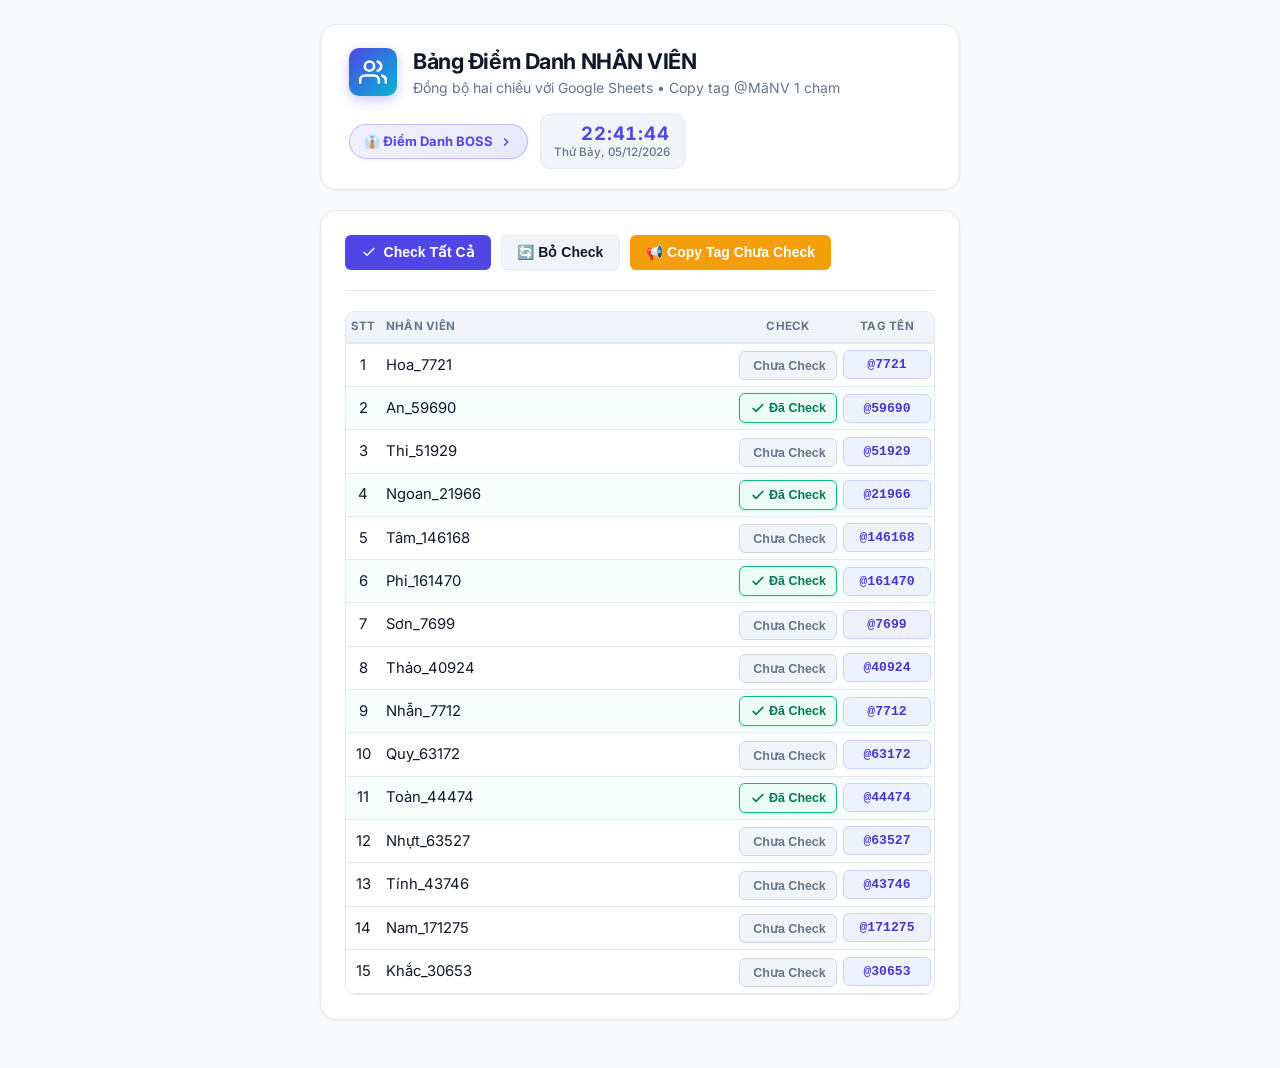
==== nhan-vien.html @ 286dc8ef "feat: duplicate attendance board for employees with dedicated nhan-vien.html, nhanvien.js and multi-" ====
<!DOCTYPE html>
<html lang="vi">
<head>
  <meta charset="UTF-8">
  <meta name="viewport" content="width=device-width, initial-scale=1.0, maximum-scale=1.0, user-scalable=no, viewport-fit=cover">
  <meta name="description" content="Hệ thống điểm danh danh sách NHÂN VIÊN, đồng bộ trực tiếp hai chiều với Google Sheets.">
  <title>LINK ĐIỂM DANH NHÂN VIÊN</title>

  <!-- Open Graph / Zalo / LINE / Facebook Meta Tags -->
  <meta property="og:type" content="website">
  <meta property="og:title" content="LINK ĐIỂM DANH NHÂN VIÊN">
  <meta property="og:site_name" content="LINK ĐIỂM DANH NHÂN VIÊN">
  <meta property="og:description" content="Hệ thống điểm danh danh sách NHÂN VIÊN, đồng bộ trực tiếp hai chiều với Google Sheets.">

  <!-- Twitter Meta Tags -->
  <meta name="twitter:card" content="summary">
  <meta name="twitter:title" content="LINK ĐIỂM DANH NHÂN VIÊN">
  <meta name="twitter:description" content="Hệ thống điểm danh danh sách NHÂN VIÊN, đồng bộ trực tiếp hai chiều với Google Sheets.">

  <!-- Chống lưu đệm trình duyệt để đảm bảo đồng bộ tức thì giữa các thiết bị -->
  <meta http-equiv="Cache-Control" content="no-cache, no-store, must-revalidate">
  <meta http-equiv="Pragma" content="no-cache">
  <meta http-equiv="Expires" content="0">

  <!-- Google Fonts: Inter -->
  <link rel="preconnect" href="https://fonts.googleapis.com">
  <link rel="preconnect" href="https://fonts.gstatic.com">
  <link href="https://fonts.googleapis.com/css2?family=Inter:wght@400;500;600;700;800&display=swap" rel="stylesheet">

  <link rel="stylesheet" href="style.css?v=20260912_nhanvien_v1">
</head>
<body>
  <div class="app-container">
    <!-- HEADER -->
    <header class="app-header">
      <div class="header-brand">
        <div class="brand-icon">
          <svg width="28" height="28" viewBox="0 0 24 24" fill="none" stroke="currentColor" stroke-width="2.2" stroke-linecap="round" stroke-linejoin="round">
            <path d="M17 21v-2a4 4 0 0 0-4-4H5a4 4 0 0 0-4 4v2"></path>
            <circle cx="9" cy="7" r="4"></circle>
            <path d="M23 21v-2a4 4 0 0 0-3-3.87"></path>
            <path d="M16 3.13a4 4 0 0 1 0 7.75"></path>
          </svg>
        </div>
        <div>
          <h1 class="brand-title">Bảng Điểm Danh NHÂN VIÊN</h1>
          <p class="brand-subtitle">Đồng bộ hai chiều với Google Sheets • Copy tag @MãNV 1 chạm</p>
        </div>
      </div>

      <div class="header-meta">
        <!-- Nút chuyển sang bảng BOSS -->
        <a href="index.html" class="nav-switch-btn" title="Chuyển sang Bảng Điểm Danh Boss">
          <span>👔 Điểm Danh BOSS</span>
          <svg width="14" height="14" viewBox="0 0 24 24" fill="none" stroke="currentColor" stroke-width="2.5">
            <polyline points="9 18 15 12 9 6"></polyline>
          </svg>
        </a>

        <!-- Live Google Sheet Sync Status (ẨN THEO YÊU CẦU) -->
        <div class="cloud-status-badge" id="sheet-status-badge" style="display: none !important;">
          <span class="status-dot online" id="status-dot"></span>
          <span class="status-text" id="status-text">Google Sheet: Đã Kết Nối</span>
        </div>

        <button class="btn btn-secondary btn-sm" id="btn-sync-now" style="display: none !important;">
          🔄 Đồng Bộ
        </button>

        <button class="btn btn-secondary btn-sm" id="btn-open-sheet-modal" style="display: none !important;">
          ⚙️ Cài Đặt Sheet
        </button>

        <div class="realtime-clock">
          <span class="clock-time" id="clock-time">00:00:00</span>
          <span class="clock-date" id="clock-date">...</span>
        </div>
      </div>
    </header>

    <!-- STATS SUMMARY (ẨN THEO YÊU CẦU) -->
    <section class="stats-grid" style="display: none;">
      <div class="stat-card total">
        <div class="stat-content">
          <span class="stat-label">Tổng Danh Sách</span>
          <span class="stat-value" id="stat-total">0</span>
        </div>
        <div class="stat-icon" id="stat-category-icon">👥</div>
      </div>

      <div class="stat-card checked">
        <div class="stat-content">
          <span class="stat-label">Đã Điểm Danh</span>
          <span class="stat-value" id="stat-checked">0</span>
        </div>
        <div class="stat-icon">✅</div>
      </div>

      <div class="stat-card unchecked">
        <div class="stat-content">
          <span class="stat-label">Chưa Điểm Danh</span>
          <span class="stat-value" id="stat-unchecked">0</span>
        </div>
        <div class="stat-icon">⏳</div>
      </div>

      <div class="stat-card rate">
        <div class="stat-content">
          <span class="stat-label">Tiến Độ Chuyên Cần</span>
          <span class="stat-value" id="stat-rate">0%</span>
        </div>
        <div class="stat-icon">📈</div>
      </div>
    </section>

    <!-- MAIN PANEL -->
    <main class="panel-card">
      <!-- Toolbar Controls: 3 nút trên 1 hàng ngang duy nhất -->
      <div class="panel-toolbar">
        <div class="toolbar-actions">
          <button class="btn btn-primary" id="btn-check-all">
            <svg width="16" height="16" viewBox="0 0 24 24" fill="none" stroke="currentColor" stroke-width="2"><polyline points="20 6 9 17 4 12"></polyline></svg>
            Check Tất Cả
          </button>

          <button class="btn btn-secondary" id="btn-uncheck-all" title="Bỏ check toàn bộ">
            🔄 Bỏ Check
          </button>

          <button class="btn btn-warning" id="btn-copy-uncheck-tags" title="Copy danh sách @tag của các Nhân Viên chưa điểm danh để nhắc nhở trên Zalo">
            📢 Copy Tag Chưa Check
          </button>
        </div>
      </div>

      <!-- BẢNG ĐIỂM DANH CHÍNH -->
      <div class="table-responsive">
        <table class="attendance-table" id="attendance-table">
          <thead>
            <tr>
              <th class="col-stt">STT</th>
              <th class="col-boss" id="th-name-column">NHÂN VIÊN</th>
              <th class="col-check">CHECK</th>
              <th class="col-tag">TAG TÊN</th>
            </tr>
          </thead>
          <tbody id="attendance-table-body">
            <!-- Render tự động từ nhanvien.js & Google Sheets -->
          </tbody>
        </table>
      </div>

      <!-- Khi không tìm thấy kết quả -->
      <div class="empty-state" id="empty-state" style="display: none;">
        <div class="empty-icon">🔍</div>
        <h3>Không tìm thấy Nhân Viên phù hợp</h3>
        <p>Thử tìm kiếm với từ khoá khác hoặc thêm mới Nhân Viên.</p>
      </div>

      <!-- FOOTER ACTIONS: XUẤT CSV & SAO LƯU (ẨN THEO YÊU CẦU) -->
      <div class="table-footer-actions" style="display: none;">
        <div class="footer-left">
          <button class="btn btn-secondary btn-sm" id="btn-export-csv">
            📊 Xuất File Excel (CSV)
          </button>
          <button class="btn btn-secondary btn-sm" id="btn-backup-data">
            💾 Sao Lưu Dữ Liệu (JSON)
          </button>
        </div>
        <div class="footer-right">
          <span class="text-muted small">Dữ liệu được liên kết và đồng bộ trực tiếp với file Google Sheet của bạn (trang "NHÂN VIÊN").</span>
        </div>
      </div>
    </main>

    <!-- MODAL THÊM NGƯỜI MỚI -->
    <div class="modal-backdrop" id="member-modal">
      <div class="modal-dialog modal-dialog-sm">
        <div class="modal-header">
          <h3 class="modal-title" id="modal-title">Thêm Nhân Viên Mới</h3>
          <button class="modal-close" id="btn-close-modal">&times;</button>
        </div>
        <form id="member-form">
          <div class="modal-body">
            <div class="form-group mb-3">
              <label for="member-name">Tên & Mã Nhân Viên <span class="required">*</span></label>
              <input type="text" id="member-name" class="form-control" placeholder="Ví dụ: Hoa_7721 hoặc An_59690" required>
              <small class="form-hint">Cú pháp chuẩn: <code>Tên_MãNV</code> để tự động sinh nút tag <code>@MãNV</code></small>
            </div>
          </div>
          <div class="modal-footer">
            <button type="button" class="btn btn-secondary" id="btn-cancel-modal">Huỷ Bỏ</button>
            <button type="submit" class="btn btn-primary" id="btn-save-member">Lưu Nhân Viên</button>
          </div>
        </form>
      </div>
    </div>

    <!-- MODAL XÁC NHẬN XOÁ -->
    <div class="modal-backdrop" id="delete-modal">
      <div class="modal-dialog modal-dialog-sm">
        <div class="modal-header">
          <h3 class="modal-title text-danger">Xác Nhận Xoá</h3>
          <button class="modal-close" id="btn-close-delete-modal">&times;</button>
        </div>
        <div class="modal-body">
          <p>Bạn có chắc muốn xoá người này khỏi danh sách:</p>
          <p class="delete-store-highlight" id="delete-member-name">...</p>
          <p class="text-muted small">Thao tác này sẽ xoá dòng tương ứng trên Google Sheet.</p>
        </div>
        <div class="modal-footer">
          <button type="button" class="btn btn-secondary" id="btn-cancel-delete">Huỷ</button>
          <button type="button" class="btn btn-danger" id="btn-confirm-delete">Xoá Ngay</button>
        </div>
      </div>
    </div>

    <!-- MODAL CẤU HÌNH GOOGLE SHEETS -->
    <div class="modal-backdrop" id="sheet-modal">
      <div class="modal-dialog">
        <div class="modal-header">
          <h3 class="modal-title">📊 Liên Kết Google Trang Tính (Google Sheets)</h3>
          <button class="modal-close" id="btn-close-sheet-modal">&times;</button>
        </div>
        <div class="modal-body">
          <div class="form-group mb-3">
            <label for="sheet-url-input">Google Apps Script Web App URL hiện tại:</label>
            <input type="url" id="sheet-url-input" class="form-control" readonly>
          </div>
          <p class="section-desc">Hệ thống đang kết nối trực tiếp với trang <strong>"NHÂN VIÊN"</strong> trong Google Sheet của bạn.</p>
        </div>
        <div class="modal-footer">
          <button type="button" class="btn btn-primary" id="btn-close-sheet-modal-btn">Đã Hiểu</button>
        </div>
      </div>
    </div>

    <!-- TOAST THÔNG BÁO -->
    <div class="toast-container" id="toast-container"></div>
  </div>

  <script src="sheet-config.js?v=20260912_nhanvien_v1"></script>
  <script src="nhanvien.js?v=20260912_nhanvien_v1"></script>
</body>
</html>
---- style.css ----
/* ==========================================================================
   CSS DESIGN SYSTEM - ĐIỂM DANH: "BOSS" & "NHÂN VIÊN"
   ========================================================================== */

:root {
  /* Color System */
  --bg-body: #f8fafc;
  --bg-card: #ffffff;
  --bg-card-subtle: #f1f5f9;
  
  --text-main: #0f172a;
  --text-muted: #64748b;
  --text-light: #94a3b8;
  
  --border-color: #e2e8f0;
  --border-focus: #6366f1;

  /* Brand Colors */
  --primary: #4f46e5;
  --primary-hover: #4338ca;
  --primary-light: #e0e7ff;
  
  --success: #10b981;
  --success-hover: #059669;
  --success-light: #ecfdf5;

  --warning: #f59e0b;
  --warning-hover: #d97706;
  --warning-light: #fffbeb;

  --danger: #ef4444;
  --danger-hover: #dc2626;
  --danger-light: #fef2f2;

  /* Tag Button Palette */
  --tag-bg: #eef2ff;
  --tag-border: #c7d2fe;
  --tag-text: #4338ca;
  --tag-hover: #4f46e5;

  /* Tokens */
  --radius-sm: 6px;
  --radius-md: 10px;
  --radius-lg: 16px;
  --radius-full: 9999px;

  --shadow-sm: 0 1px 2px 0 rgba(0, 0, 0, 0.05);
  --shadow-md: 0 4px 6px -1px rgba(0, 0, 0, 0.07), 0 2px 4px -2px rgba(0, 0, 0, 0.05);
  --shadow-lg: 0 10px 15px -3px rgba(0, 0, 0, 0.08), 0 4px 6px -4px rgba(0, 0, 0, 0.04);
  
  --transition: all 0.2s cubic-bezier(0.4, 0, 0.2, 1);
}

/* Reset */
*, *::before, *::after {
  box-sizing: border-box;
  margin: 0;
  padding: 0;
}

body {
  font-family: 'Inter', -apple-system, BlinkMacSystemFont, 'Segoe UI', Roboto, sans-serif;
  background-color: var(--bg-body);
  color: var(--text-main);
  line-height: 1.5;
  min-height: 100vh;
  padding: 1.5rem 1rem 3rem;
  -webkit-font-smoothing: antialiased;
}

.app-container {
  max-width: 640px;
  margin: 0 auto;
  width: 100%;
}

/* Header */
.app-header {
  display: flex;
  justify-content: space-between;
  align-items: center;
  background: var(--bg-card);
  padding: 1.25rem 1.75rem;
  border-radius: var(--radius-lg);
  box-shadow: var(--shadow-sm);
  border: 1px solid var(--border-color);
  margin-bottom: 1.25rem;
  flex-wrap: wrap;
  gap: 1rem;
}

.header-brand {
  display: flex;
  align-items: center;
  gap: 1rem;
}

.brand-icon {
  width: 48px;
  height: 48px;
  border-radius: var(--radius-md);
  background: linear-gradient(135deg, #4f46e5 0%, #06b6d4 100%);
  color: white;
  display: flex;
  align-items: center;
  justify-content: center;
  box-shadow: 0 4px 12px rgba(79, 70, 229, 0.3);
}

.brand-title {
  font-size: 1.35rem;
  font-weight: 700;
  color: var(--text-main);
  letter-spacing: -0.02em;
}

.brand-subtitle {
  font-size: 0.875rem;
  color: var(--text-muted);
}

.header-meta {
  display: flex;
  align-items: center;
  gap: 0.75rem;
  flex-wrap: wrap;
}

.nav-switch-btn {
  display: inline-flex;
  align-items: center;
  gap: 0.4rem;
  padding: 0.42rem 0.85rem;
  background: linear-gradient(135deg, rgba(79, 70, 229, 0.08) 0%, rgba(99, 102, 241, 0.15) 100%);
  color: #4f46e5;
  border: 1.5px solid rgba(99, 102, 241, 0.35);
  border-radius: 9999px;
  font-size: 0.8125rem;
  font-weight: 700;
  text-decoration: none;
  transition: all 0.2s cubic-bezier(0.4, 0, 0.2, 1);
  box-shadow: 0 1px 3px rgba(79, 70, 229, 0.08);
  cursor: pointer;
  white-space: nowrap;
}

.nav-switch-btn:hover {
  background: linear-gradient(135deg, #4f46e5 0%, #6366f1 100%);
  color: #ffffff;
  border-color: #4f46e5;
  transform: translateY(-1px);
  box-shadow: 0 4px 12px rgba(79, 70, 229, 0.3);
}

.nav-switch-btn:active {
  transform: scale(0.97);
}

/* Ẩn các nút kết nối Sheet theo yêu cầu */
#sheet-status-badge,
#btn-sync-now,
#btn-open-sheet-modal {
  display: none !important;
}

.cloud-status-badge {
  display: none !important;
}

.status-dot {
  width: 8px;
  height: 8px;
  border-radius: 50%;
  display: inline-block;
}

.status-dot.online {
  background-color: var(--success);
  box-shadow: 0 0 0 3px rgba(16, 185, 129, 0.25);
}

.status-dot.offline {
  background-color: var(--warning);
}

.realtime-clock {
  display: flex;
  flex-direction: column;
  align-items: flex-end;
  background: var(--bg-card-subtle);
  padding: 0.4rem 0.85rem;
  border-radius: var(--radius-md);
  border: 1px solid var(--border-color);
}

.clock-time {
  font-size: 1.15rem;
  font-weight: 700;
  color: var(--primary);
  font-variant-numeric: tabular-nums;
  letter-spacing: 0.05em;
  line-height: 1.2;
}

.clock-date {
  font-size: 0.725rem;
  color: var(--text-muted);
  font-weight: 500;
}

/* CATEGORY TABS: BOSS & NHÂN VIÊN */
.category-tabs {
  display: flex;
  gap: 0.75rem;
  margin-bottom: 1.25rem;
}

.category-tab-btn {
  flex: 1;
  display: flex;
  align-items: center;
  justify-content: center;
  gap: 0.65rem;
  background: var(--bg-card);
  border: 2px solid var(--border-color);
  padding: 1rem 1.5rem;
  border-radius: var(--radius-lg);
  font-size: 1.05rem;
  font-weight: 700;
  color: var(--text-muted);
  cursor: pointer;
  transition: var(--transition);
  box-shadow: var(--shadow-sm);
}

.category-tab-btn:hover {
  background: var(--bg-card-subtle);
  border-color: #cbd5e1;
  transform: translateY(-1px);
}

.category-tab-btn.active {
  background: #ffffff;
  border-color: var(--primary);
  color: var(--primary);
  box-shadow: 0 4px 14px rgba(79, 70, 229, 0.15);
}

.category-tab-btn .tab-icon {
  font-size: 1.4rem;
}

.category-tab-btn .tab-badge {
  background: var(--bg-card-subtle);
  color: var(--text-muted);
  font-size: 0.8rem;
  font-weight: 700;
  padding: 0.2rem 0.65rem;
  border-radius: var(--radius-full);
  border: 1px solid var(--border-color);
}

.category-tab-btn.active .tab-badge {
  background: var(--primary-light);
  color: var(--primary);
  border-color: transparent;
}

/* Stats Cards (Ẩn theo yêu cầu) */
.stats-grid {
  display: none !important;
}

.stat-card {
  background: var(--bg-card);
  padding: 1.15rem 1.25rem;
  border-radius: var(--radius-md);
  border: 1px solid var(--border-color);
  box-shadow: var(--shadow-sm);
  display: flex;
  justify-content: space-between;
  align-items: center;
  transition: var(--transition);
}

.stat-card:hover {
  transform: translateY(-2px);
  box-shadow: var(--shadow-md);
}

.stat-label {
  display: block;
  font-size: 0.8rem;
  font-weight: 600;
  color: var(--text-muted);
  text-transform: uppercase;
  letter-spacing: 0.03em;
  margin-bottom: 0.25rem;
}

.stat-value {
  font-size: 1.75rem;
  font-weight: 800;
  color: var(--text-main);
  line-height: 1;
}

.stat-icon {
  font-size: 1.8rem;
}

.stat-card.checked .stat-value { color: var(--success); }
.stat-card.unchecked .stat-value { color: var(--warning); }
.stat-card.rate .stat-value { color: var(--primary); }

/* Main Card */
.panel-card {
  background: var(--bg-card);
  border-radius: var(--radius-lg);
  border: 1px solid var(--border-color);
  box-shadow: var(--shadow-sm);
  padding: 1.5rem;
}

/* Toolbar: Các nút thao tác trên 1 hàng ngang */
.panel-toolbar {
  display: flex;
  align-items: center;
  margin-bottom: 1.25rem;
  padding-bottom: 1.25rem;
  border-bottom: 1px solid var(--border-color);
}

.toolbar-actions {
  display: flex;
  align-items: center;
  gap: 0.65rem;
  width: 100%;
}

/* Controls */
.form-control {
  font-family: inherit;
  font-size: 0.875rem;
  padding: 0.55rem 0.85rem;
  border: 1px solid var(--border-color);
  border-radius: var(--radius-sm);
  color: var(--text-main);
  background-color: var(--bg-card);
  transition: var(--transition);
  outline: none;
}

.form-control:focus {
  border-color: var(--primary);
  box-shadow: 0 0 0 3px rgba(79, 70, 229, 0.15);
}

.form-group {
  display: flex;
  flex-direction: column;
  gap: 0.35rem;
}

.form-group label {
  font-size: 0.85rem;
  font-weight: 600;
  color: var(--text-main);
}

.form-hint {
  font-size: 0.775rem;
  color: var(--text-muted);
}

.form-hint code {
  background: var(--bg-card-subtle);
  padding: 0.1rem 0.3rem;
  border-radius: 4px;
  color: var(--primary);
  font-weight: 600;
}

.required {
  color: #ef4444;
}

/* Buttons */
.btn {
  display: inline-flex;
  align-items: center;
  justify-content: center;
  gap: 0.4rem;
  padding: 0.55rem 0.95rem;
  font-size: 0.875rem;
  font-weight: 600;
  border-radius: var(--radius-sm);
  border: 1px solid transparent;
  cursor: pointer;
  transition: var(--transition);
  text-decoration: none;
  white-space: nowrap;
}

.btn:active {
  transform: scale(0.97);
}

.btn-primary {
  background-color: var(--primary);
  color: white;
}
.btn-primary:hover {
  background-color: var(--primary-hover);
}

.btn-secondary {
  background-color: var(--bg-card-subtle);
  border-color: var(--border-color);
  color: var(--text-main);
}
.btn-secondary:hover {
  background-color: #e2e8f0;
}

.btn-success {
  background-color: var(--success);
  color: white;
}
.btn-success:hover {
  background-color: var(--success-hover);
}

.btn-warning {
  background-color: #f59e0b;
  color: white;
}
.btn-warning:hover {
  background-color: #d97706;
}

.btn-danger {
  background-color: var(--danger);
  color: white;
}
.btn-danger:hover {
  background-color: var(--danger-hover);
}

.btn-danger-outline {
  background-color: transparent;
  border-color: var(--danger);
  color: var(--danger);
}
.btn-danger-outline:hover {
  background-color: var(--danger-light);
}

.btn-sm {
  padding: 0.35rem 0.65rem;
  font-size: 0.8rem;
}

/* Column Widths - Tự Động Thu Gọn Khớp 100% Điện Thoại & LINE Browser */
.col-stt {
  width: 34px;
  min-width: 32px;
  max-width: 36px;
  text-align: center;
  padding: 6px 2px !important;
}
.col-boss {
  text-align: left;
  padding: 6px 6px !important;
  word-break: break-word;
}
.col-check {
  width: 104px;
  min-width: 100px;
  max-width: 110px;
  text-align: center;
  padding: 6px 3px !important;
}
.col-tag {
  width: 94px;
  min-width: 90px;
  max-width: 98px;
  text-align: center;
  padding: 6px 3px !important;
}
.col-delete {
  display: none !important;
}

/* Attendance Table */
.table-responsive {
  width: 100%;
  overflow-x: auto;
  -webkit-overflow-scrolling: touch;
  border: 1px solid var(--border-color);
  border-radius: var(--radius-md);
  background: var(--bg-card);
}

.attendance-table {
  width: 100%;
  border-collapse: collapse;
  text-align: left;
  font-size: 0.925rem;
  table-layout: fixed;
}

.attendance-table th {
  background: var(--bg-card-subtle);
  padding: 0.65rem 0.25rem;
  font-weight: 700;
  color: var(--text-muted);
  border-bottom: 2px solid var(--border-color);
  text-transform: uppercase;
  font-size: 0.72rem;
  letter-spacing: 0.02em;
  white-space: nowrap;
  position: sticky;
  top: 0;
  z-index: 5;
}

.attendance-table td {
  padding: 0.65rem 0.25rem;
  border-bottom: 1px solid var(--border-color);
  vertical-align: middle;
}

.attendance-table tbody tr {
  transition: background 0.15s ease;
}

.attendance-table tbody tr:hover {
  background-color: rgba(241, 245, 249, 0.6);
}

.attendance-table tbody tr.row-checked {
  background-color: rgba(236, 253, 245, 0.4);
}

/* STT */
.stt-badge {
  display: inline-flex;
  align-items: center;
  justify-content: center;
  width: 30px;
  height: 30px;
  border-radius: var(--radius-full);
  background: var(--bg-card-subtle);
  font-weight: 700;
  font-size: 0.85rem;
  color: var(--text-muted);
  border: 1px solid var(--border-color);
}

/* Member Name Cell */
.member-cell {
  font-weight: 700;
  font-size: 0.95rem;
  color: var(--text-main);
  letter-spacing: 0.01em;
}

/* Check Button */
.btn-check-toggle {
  display: inline-flex;
  align-items: center;
  justify-content: center;
  gap: 3px;
  padding: 6px 6px;
  border-radius: var(--radius-sm);
  font-size: 0.78rem;
  font-weight: 700;
  cursor: pointer;
  transition: var(--transition);
  border: 1px solid transparent;
  user-select: none;
  white-space: nowrap !important;
  width: 100%;
  max-width: 102px;
  box-sizing: border-box;
}

.btn-check-toggle .check-icon {
  font-size: 0.85rem;
  line-height: 1;
}

.btn-check-toggle .check-text {
  font-size: 0.75rem;
  line-height: 1;
  white-space: nowrap !important;
}

.btn-check-toggle.checked {
  background-color: var(--success-light);
  border-color: var(--success);
  color: #047857;
  box-shadow: 0 1px 3px rgba(16, 185, 129, 0.2);
}

.btn-check-toggle.checked:hover {
  background-color: #d1fae5;
}

.btn-check-toggle.unchecked {
  background-color: var(--bg-card-subtle);
  border-color: #cbd5e1;
  color: var(--text-muted);
}

.btn-check-toggle.unchecked:hover {
  border-color: var(--success);
  color: var(--success);
  background-color: #f8fafc;
}

/* Tag Button */
.btn-tag {
  display: inline-flex;
  align-items: center;
  justify-content: center;
  gap: 2px;
  background-color: var(--tag-bg);
  border: 1px solid var(--tag-border);
  color: var(--tag-text);
  padding: 6px 6px;
  border-radius: var(--radius-sm);
  font-family: monospace, sans-serif;
  font-weight: 700;
  font-size: 0.82rem;
  cursor: pointer;
  transition: var(--transition);
  white-space: nowrap !important;
  width: 100%;
  max-width: 90px;
  box-sizing: border-box;
}

.btn-tag .tag-icon {
  display: none !important;
}

.btn-tag .tag-label {
  font-size: 0.82rem;
  font-weight: 700;
  white-space: nowrap !important;
}

.btn-tag:hover {
  background-color: var(--primary);
  color: white;
  border-color: var(--primary);
  transform: translateY(-1px);
  box-shadow: 0 2px 6px rgba(79, 70, 229, 0.25);
}

.btn-tag.copied {
  background-color: var(--success) !important;
  color: white !important;
  border-color: var(--success) !important;
}

.btn-delete-row {
  background: transparent;
  border: none;
  font-size: 1.15rem;
  cursor: pointer;
  padding: 0.35rem;
  border-radius: var(--radius-sm);
  transition: var(--transition);
  color: var(--text-light);
}

.btn-delete-row:hover {
  background: var(--danger-light);
  color: var(--danger);
  transform: scale(1.1);
}

/* Empty State */
.empty-state {
  text-align: center;
  padding: 3.5rem 1rem;
  color: var(--text-muted);
}

.empty-icon {
  font-size: 3rem;
  margin-bottom: 0.5rem;
}

/* Table Footer Actions (Ẩn theo yêu cầu) */
.table-footer-actions {
  display: none !important;
}

.footer-left, .footer-right {
  display: flex;
  align-items: center;
  gap: 0.5rem;
  flex-wrap: wrap;
}

/* Modals */
.modal-backdrop {
  position: fixed;
  top: 0;
  left: 0;
  width: 100vw;
  height: 100vh;
  background: rgba(15, 23, 42, 0.5);
  backdrop-filter: blur(4px);
  display: none;
  align-items: center;
  justify-content: center;
  z-index: 1000;
  padding: 1rem;
}

.modal-backdrop.open {
  display: flex;
  animation: modalFadeIn 0.2s cubic-bezier(0.16, 1, 0.3, 1);
}

@keyframes modalFadeIn {
  from { opacity: 0; transform: scale(0.95); }
  to { opacity: 1; transform: scale(1); }
}

.modal-dialog {
  background: var(--bg-card);
  border-radius: var(--radius-lg);
  box-shadow: var(--shadow-lg);
  width: 100%;
  max-width: 520px;
  overflow: hidden;
  border: 1px solid var(--border-color);
}

.modal-dialog-sm {
  max-width: 420px;
}

.modal-header {
  display: flex;
  justify-content: space-between;
  align-items: center;
  padding: 1.25rem 1.5rem;
  border-bottom: 1px solid var(--border-color);
}

.modal-title {
  font-size: 1.15rem;
  font-weight: 700;
}

.modal-close {
  background: none;
  border: none;
  font-size: 1.5rem;
  color: var(--text-muted);
  cursor: pointer;
}

.modal-close:hover {
  color: var(--text-main);
}

.modal-body {
  padding: 1.5rem;
}

.delete-store-highlight {
  background: var(--bg-card-subtle);
  padding: 0.75rem 1rem;
  border-radius: var(--radius-sm);
  font-weight: 700;
  color: var(--text-main);
  margin: 0.75rem 0;
  border-left: 4px solid var(--danger);
}

.modal-footer {
  display: flex;
  justify-content: flex-end;
  gap: 0.75rem;
  padding: 1rem 1.5rem;
  background: var(--bg-card-subtle);
  border-top: 1px solid var(--border-color);
}

/* Toast */
.toast-container {
  position: fixed;
  bottom: 1.5rem;
  right: 1.5rem;
  display: flex;
  flex-direction: column;
  gap: 0.5rem;
  z-index: 2000;
}

.toast {
  padding: 0.75rem 1.25rem;
  border-radius: var(--radius-md);
  font-size: 0.875rem;
  font-weight: 600;
  box-shadow: var(--shadow-lg);
  color: white;
  display: flex;
  align-items: center;
  gap: 0.6rem;
  animation: toastIn 0.3s ease;
  min-width: 250px;
}

@keyframes toastIn {
  from { transform: translateY(20px); opacity: 0; }
  to { transform: translateY(0); opacity: 1; }
}

.toast.success { background-color: #10b981; }
.toast.error { background-color: #ef4444; }
.toast.info { background-color: #4f46e5; }
.toast.warning { background-color: #f59e0b; }

.mb-3 { margin-bottom: 1rem; }
.text-danger { color: #ef4444; }
.text-muted { color: var(--text-muted); }
.small { font-size: 0.8rem; }

/* Responsive */
@media (max-width: 768px) {
  .app-header {
    flex-direction: column;
    align-items: flex-start;
  }
  .header-meta {
    width: 100%;
    justify-content: space-between;
  }
  .panel-toolbar {
    flex-direction: row;
    align-items: center;
  }
  .toolbar-actions {
    display: flex;
    flex-direction: row;
    gap: 0.5rem;
    width: 100%;
  }
  .table-footer-actions {
    flex-direction: column;
    align-items: stretch;
  }
}

/* TỐI ƯU HOÁ ĐẶC BIỆT CHO MÀN HÌNH ĐIỆN THOẠI (SMARTPHONE <= 640px) */
@media (max-width: 640px) {
  body {
    padding: 0.35rem 0.35rem 1.5rem;
  }

  .app-container {
    width: 100%;
    max-width: 100%;
  }

  /* Header siêu gọn */
  .app-header {
    padding: 0.5rem 0.65rem;
    margin-bottom: 0.45rem;
    border-radius: var(--radius-md);
    gap: 0.4rem;
  }

  .header-brand {
    gap: 0.5rem;
  }

  .brand-icon {
    width: 32px;
    height: 32px;
    border-radius: var(--radius-sm);
  }

  .brand-icon svg {
    width: 18px;
    height: 18px;
  }

  .brand-title {
    font-size: 1.05rem;
    line-height: 1.2;
  }

  .brand-subtitle {
    display: none; /* Ẩn phụ đề trên điện thoại để tiết kiệm chiều cao */
  }

  .header-meta {
    width: 100%;
    display: flex;
    align-items: center;
    justify-content: space-between;
    gap: 0.25rem;
    flex-wrap: wrap;
  }

  .nav-switch-btn {
    padding: 0.28rem 0.6rem;
    font-size: 0.72rem;
    gap: 0.25rem;
  }

  .cloud-status-badge {
    padding: 0.25rem 0.45rem;
    font-size: 0.7rem;
    gap: 0.3rem;
  }

  #btn-sync-now {
    padding: 0.25rem 0.45rem;
    font-size: 0.7rem;
  }

  #btn-open-sheet-modal {
    padding: 0.25rem 0.45rem;
    font-size: 0.7rem;
  }

  .realtime-clock {
    padding: 0.25rem 0.45rem;
    border-radius: var(--radius-sm);
  }

  .clock-time {
    font-size: 0.78rem;
    font-weight: 700;
  }

  .clock-date {
    display: none; /* Ẩn ngày thứ trên mobile */
  }

  /* Khung nội dung chính */
  .panel-card {
    padding: 0.5rem 0.35rem;
    border-radius: var(--radius-md);
  }

  /* Thanh công cụ: 3 nút trên 1 hàng ngang duy nhất */
  .panel-toolbar {
    display: flex !important;
    flex-direction: row !important;
    align-items: center !important;
    margin-bottom: 0.5rem !important;
    padding-bottom: 0.5rem !important;
  }

  .toolbar-actions {
    display: flex !important;
    flex-direction: row !important;
    align-items: center !important;
    justify-content: space-between !important;
    width: 100% !important;
    gap: 0.35rem !important;
  }

  .toolbar-actions .btn {
    white-space: nowrap !important;
    text-align: center !important;
    justify-content: center !important;
    display: inline-flex !important;
    align-items: center !important;
    border-radius: var(--radius-sm) !important;
  }

  #btn-check-all {
    flex: 1 1 27% !important;
    padding: 0.55rem 0.2rem !important;
    font-size: 0.76rem !important;
    font-weight: 600 !important;
  }

  #btn-check-all svg {
    display: none;
  }

  #btn-uncheck-all {
    flex: 1 1 26% !important;
    padding: 0.55rem 0.2rem !important;
    font-size: 0.76rem !important;
    font-weight: 600 !important;
  }

  #btn-copy-uncheck-tags {
    flex: 1 1 47% !important;
    padding: 0.55rem 0.35rem !important;
    font-size: 0.78rem !important;
    font-weight: 700 !important;
    box-shadow: 0 2px 5px rgba(245, 158, 11, 0.25) !important;
  }

  /* Bảng điểm danh: Khớp 100% chiều ngang màn hình điện thoại */
  .table-responsive {
    overflow-x: auto;
    width: 100%;
    margin: 0;
    border-radius: var(--radius-sm);
  }

  .attendance-table {
    width: 100%;
    table-layout: fixed;
  }

  /* Chia tỉ lệ cột chuẩn cho điện thoại: 32px + auto + 86px + 78px + 32px */
  .col-stt {
    width: 32px !important;
    min-width: 32px !important;
    max-width: 34px !important;
    padding: 6px 1px !important;
    text-align: center !important;
  }

  .col-boss {
    width: auto !important;
    min-width: 90px !important;
    padding: 6px 3px !important;
    text-align: left !important;
  }

  .col-check {
    width: 104px !important;
    min-width: 100px !important;
    max-width: 110px !important;
    padding: 6px 2px !important;
    text-align: center !important;
  }

  .col-tag {
    width: 94px !important;
    min-width: 90px !important;
    max-width: 98px !important;
    padding: 6px 2px !important;
    text-align: center !important;
  }

  .col-delete {
    display: none !important;
  }

  .attendance-table th {
    font-size: 0.72rem;
    padding: 6px 2px !important;
    letter-spacing: 0.02em;
  }

  /* Tối ưu các phần tử bên trong ô bảng */
  .stt-badge {
    width: 22px;
    height: 22px;
    font-size: 0.72rem;
  }

  .member-cell {
    font-size: 0.84rem;
    font-weight: 700;
    line-height: 1.25;
    word-break: break-word;
  }

  .btn-check-toggle {
    width: 100%;
    max-width: 102px;
    padding: 6px 4px;
    font-size: 0.76rem;
    border-radius: var(--radius-sm);
    gap: 3px;
    justify-content: center;
    white-space: nowrap !important;
  }

  .btn-check-toggle .check-icon {
    font-size: 0.82rem;
  }

  .btn-check-toggle .check-text {
    font-size: 0.74rem;
    letter-spacing: 0;
  }

  .btn-tag {
    width: 100%;
    max-width: 90px;
    padding: 6px 4px;
    font-size: 0.82rem;
    border-radius: var(--radius-sm);
    gap: 0;
    justify-content: center;
    white-space: nowrap !important;
  }

  .btn-tag .tag-icon {
    display: none !important; /* Ẩn icon 🏷️ để dành chỗ to rõ cho @MãNV */
  }

  .btn-tag .tag-label {
    font-size: 0.82rem;
    font-weight: 700;
    letter-spacing: 0;
  }

  .btn-delete-row {
    padding: 3px 1px;
    font-size: 0.95rem;
  }
}
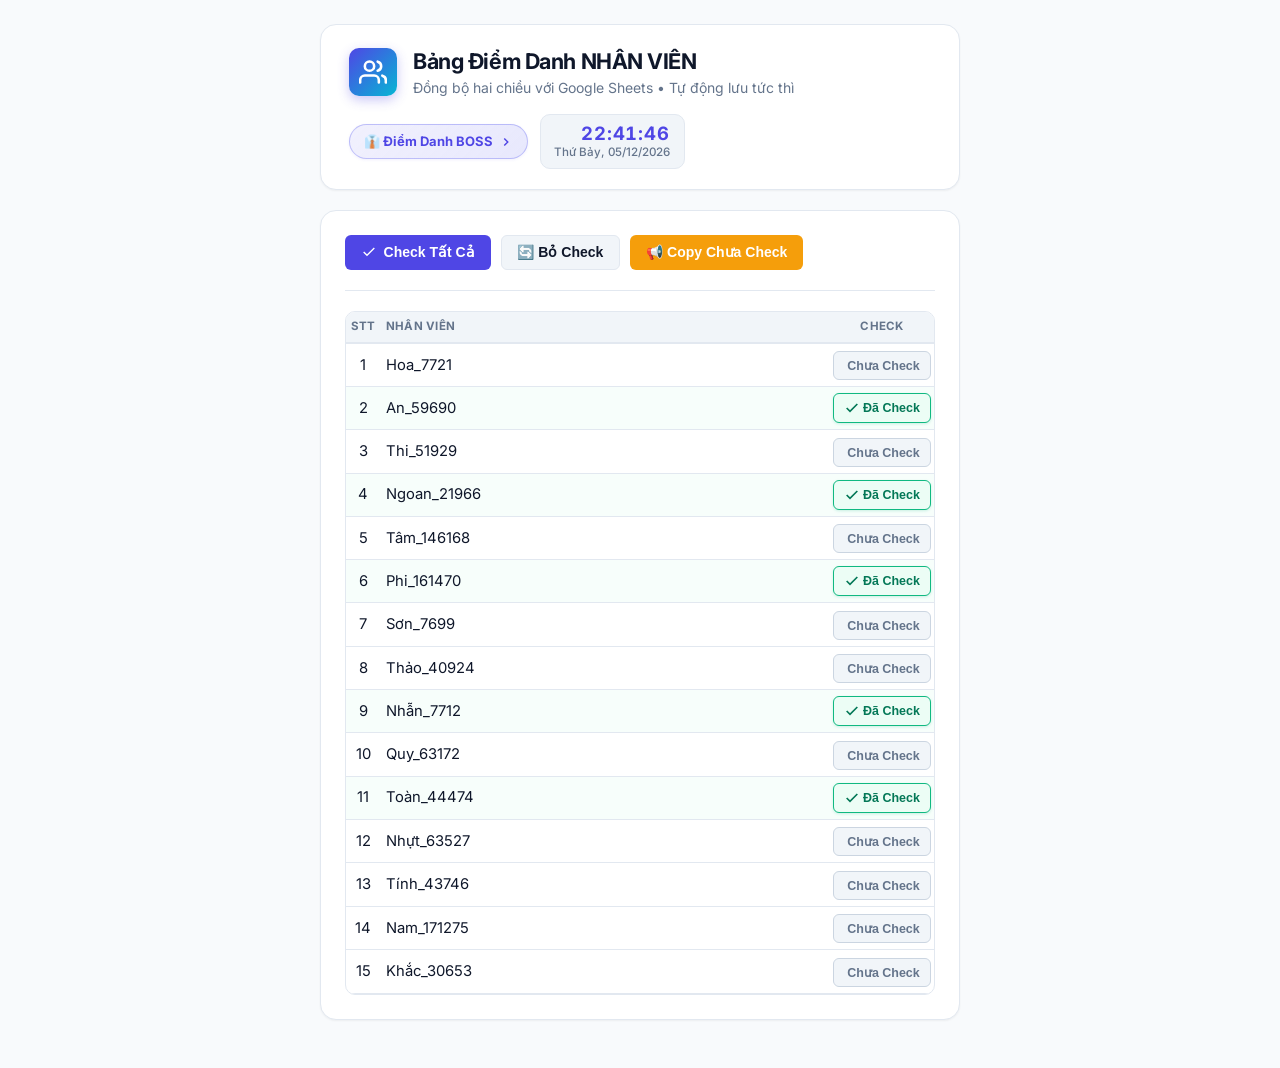
==== commit ce6edb5b: "feat: remove TAG column from employee attendance board" ====
--- a/nhan-vien.html
+++ b/nhan-vien.html
@@ -44,7 +44,7 @@
         </div>
         <div>
           <h1 class="brand-title">Bảng Điểm Danh NHÂN VIÊN</h1>
-          <p class="brand-subtitle">Đồng bộ hai chiều với Google Sheets • Copy tag @MãNV 1 chạm</p>
+          <p class="brand-subtitle">Đồng bộ hai chiều với Google Sheets • Tự động lưu tức thì</p>
         </div>
       </div>
 
@@ -127,8 +127,8 @@
             🔄 Bỏ Check
           </button>
 
-          <button class="btn btn-warning" id="btn-copy-uncheck-tags" title="Copy danh sách @tag của các Nhân Viên chưa điểm danh để nhắc nhở trên Zalo">
-            📢 Copy Tag Chưa Check
+          <button class="btn btn-warning" id="btn-copy-uncheck-tags" title="Copy danh sách các Nhân Viên chưa điểm danh">
+            📢 Copy Chưa Check
           </button>
         </div>
       </div>
@@ -141,7 +141,6 @@
               <th class="col-stt">STT</th>
               <th class="col-boss" id="th-name-column">NHÂN VIÊN</th>
               <th class="col-check">CHECK</th>
-              <th class="col-tag">TAG TÊN</th>
             </tr>
           </thead>
           <tbody id="attendance-table-body">
@@ -239,7 +238,7 @@
     <div class="toast-container" id="toast-container"></div>
   </div>
 
-  <script src="sheet-config.js?v=20260912_nhanvien_v1"></script>
-  <script src="nhanvien.js?v=20260912_nhanvien_v1"></script>
+  <script src="sheet-config.js?v=20260912_notag_v2"></script>
+  <script src="nhanvien.js?v=20260912_notag_v2"></script>
 </body>
 </html>
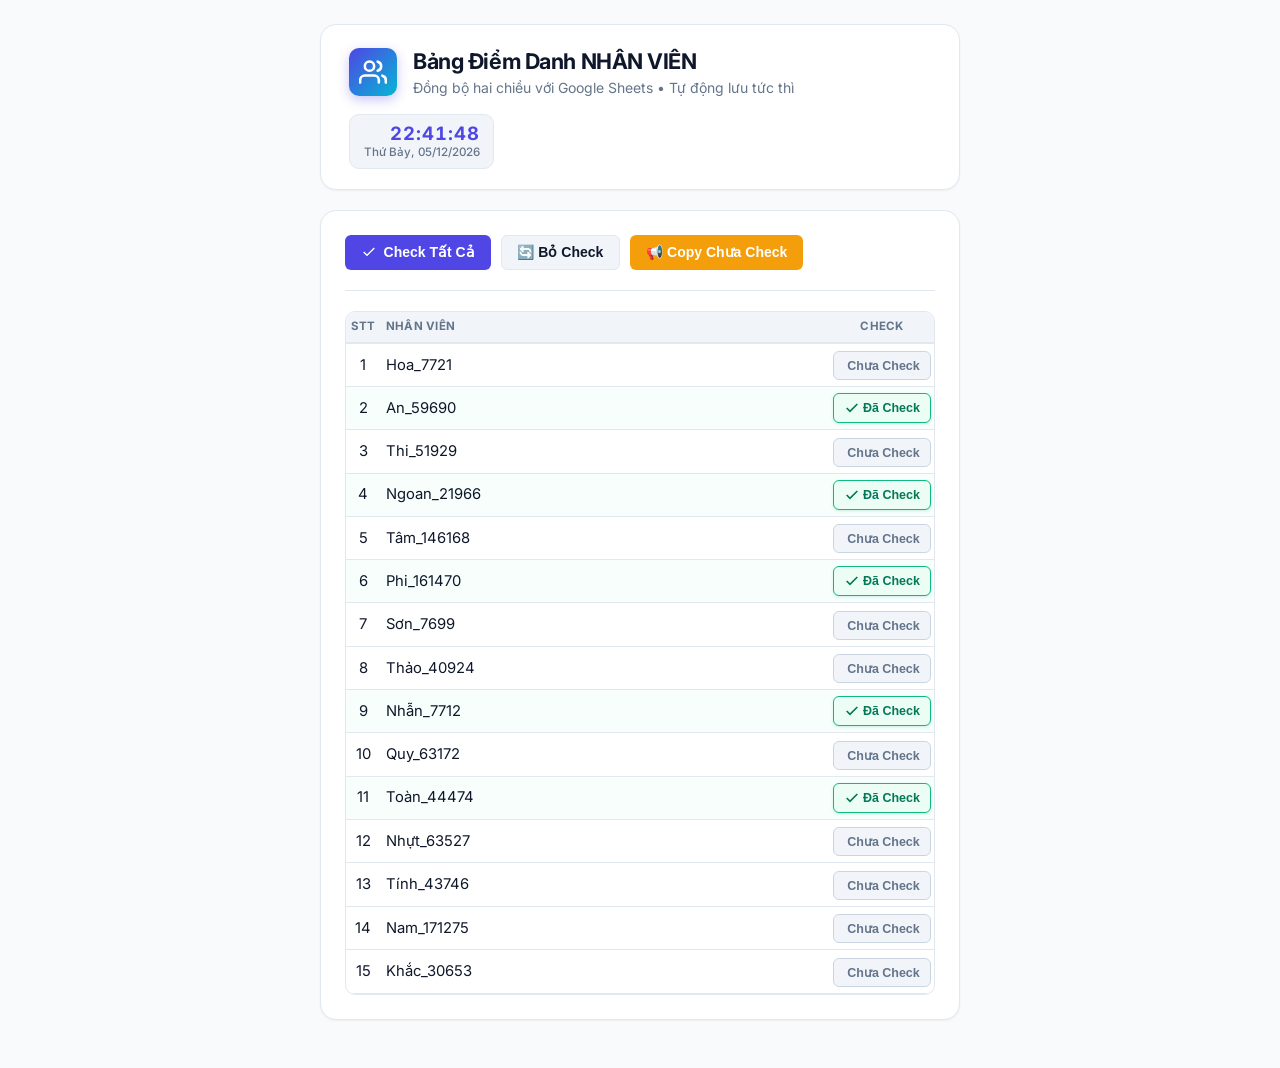
==== commit 48ddcb36: "feat: completely isolate boss and employee pages with no cross-navigation buttons" ====
--- a/nhan-vien.html
+++ b/nhan-vien.html
@@ -49,14 +49,6 @@
       </div>
 
       <div class="header-meta">
-        <!-- Nút chuyển sang bảng BOSS -->
-        <a href="index.html" class="nav-switch-btn" title="Chuyển sang Bảng Điểm Danh Boss">
-          <span>👔 Điểm Danh BOSS</span>
-          <svg width="14" height="14" viewBox="0 0 24 24" fill="none" stroke="currentColor" stroke-width="2.5">
-            <polyline points="9 18 15 12 9 6"></polyline>
-          </svg>
-        </a>
-
         <!-- Live Google Sheet Sync Status (ẨN THEO YÊU CẦU) -->
         <div class="cloud-status-badge" id="sheet-status-badge" style="display: none !important;">
           <span class="status-dot online" id="status-dot"></span>
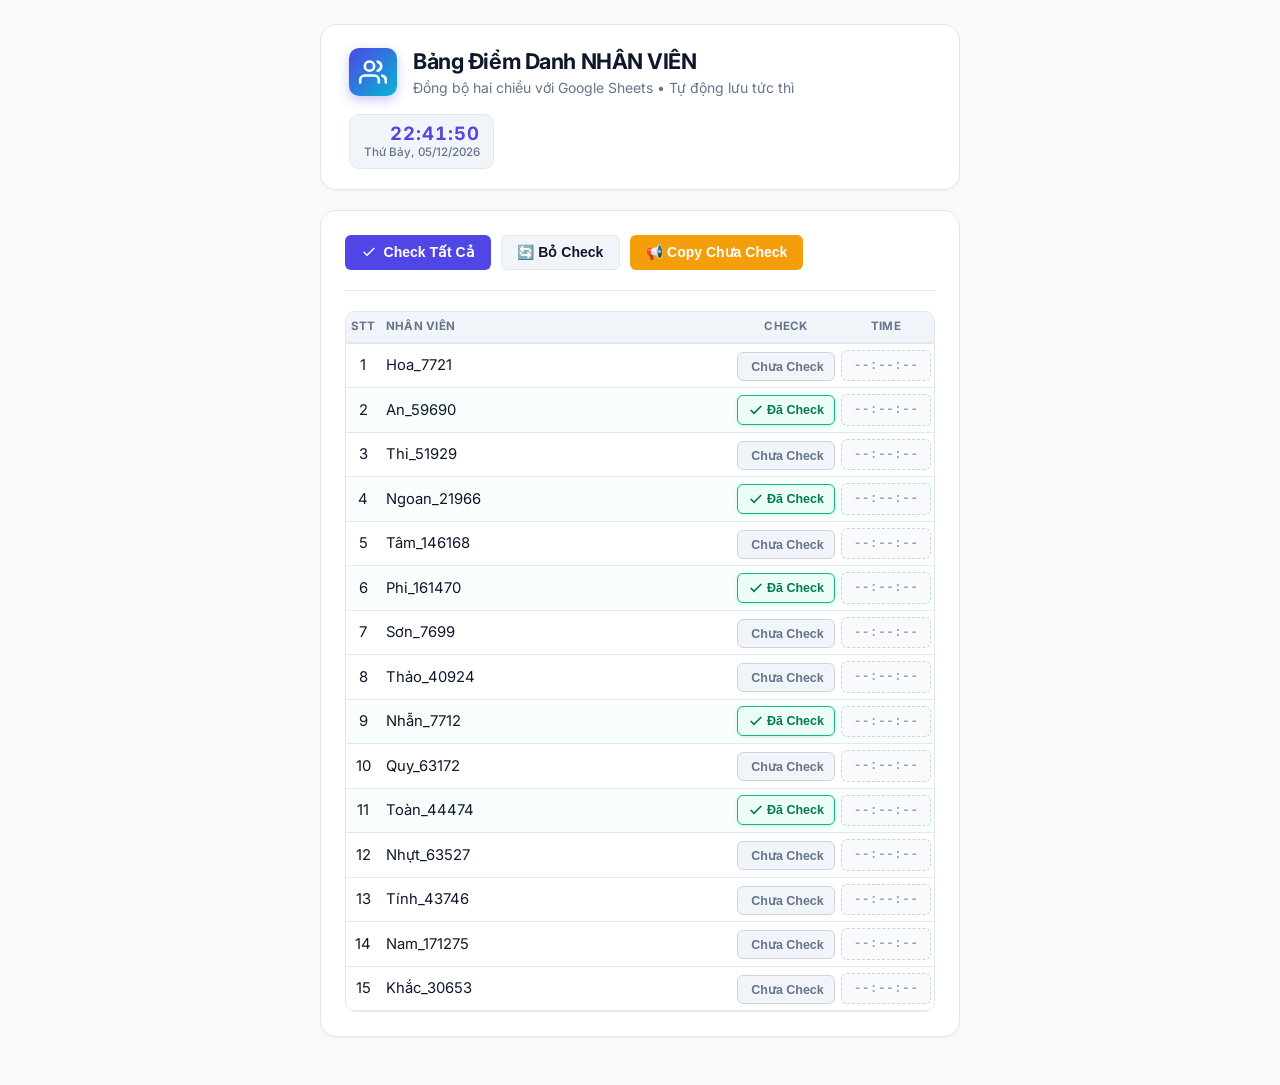
==== commit f4ad71ca: "feat: add TIME column to employee attendance page (nhan-vien.html)" ====
--- a/nhan-vien.html
+++ b/nhan-vien.html
@@ -27,7 +27,7 @@
   <link rel="preconnect" href="https://fonts.gstatic.com">
   <link href="https://fonts.googleapis.com/css2?family=Inter:wght@400;500;600;700;800&display=swap" rel="stylesheet">
 
-  <link rel="stylesheet" href="style.css?v=20260912_nhanvien_v1">
+  <link rel="stylesheet" href="style.css?v=20260913_time_nv_v1">
 </head>
 <body>
   <div class="app-container">
@@ -133,6 +133,7 @@
               <th class="col-stt">STT</th>
               <th class="col-boss" id="th-name-column">NHÂN VIÊN</th>
               <th class="col-check">CHECK</th>
+              <th class="col-time" id="th-time-column">TIME</th>
             </tr>
           </thead>
           <tbody id="attendance-table-body">
@@ -230,7 +231,7 @@
     <div class="toast-container" id="toast-container"></div>
   </div>
 
-  <script src="sheet-config.js?v=20260912_notag_v2"></script>
-  <script src="nhanvien.js?v=20260912_notag_v2"></script>
+  <script src="sheet-config.js?v=20260913_time_nv_v1"></script>
+  <script src="nhanvien.js?v=20260913_time_nv_v1"></script>
 </body>
 </html>
--- a/style.css
+++ b/style.css
@@ -488,6 +488,13 @@
   text-align: center;
   padding: 6px 3px !important;
 }
+.col-time {
+  width: 96px;
+  min-width: 90px;
+  max-width: 104px;
+  text-align: center;
+  padding: 6px 3px !important;
+}
 .col-delete {
   display: none !important;
 }
@@ -664,6 +671,37 @@
   background-color: var(--success) !important;
   color: white !important;
   border-color: var(--success) !important;
+}
+
+/* Time Badge */
+.time-badge {
+  display: inline-flex;
+  align-items: center;
+  justify-content: center;
+  gap: 3px;
+  padding: 5px 6px;
+  border-radius: var(--radius-sm);
+  font-family: 'SF Mono', Monaco, Consolas, 'JetBrains Mono', monospace;
+  font-weight: 700;
+  font-size: 0.8125rem;
+  letter-spacing: 0.02em;
+  width: 100%;
+  max-width: 94px;
+  box-sizing: border-box;
+  transition: all 0.2s ease;
+}
+
+.time-badge.has-time {
+  background-color: #ecfdf5;
+  color: #047857;
+  border: 1px solid #a7f3d0;
+  box-shadow: 0 1px 2px rgba(16, 185, 129, 0.08);
+}
+
+.time-badge.no-time {
+  background-color: #f8fafc;
+  color: #94a3b8;
+  border: 1px dashed #cbd5e1;
 }
 
 .btn-delete-row {
@@ -1053,6 +1091,20 @@
     text-align: center !important;
   }
 
+  .col-time {
+    width: 92px !important;
+    min-width: 86px !important;
+    max-width: 96px !important;
+    padding: 6px 2px !important;
+    text-align: center !important;
+  }
+
+  .time-badge {
+    font-size: 0.74rem !important;
+    padding: 4px 2px !important;
+    max-width: 88px !important;
+  }
+
   .col-delete {
     display: none !important;
   }
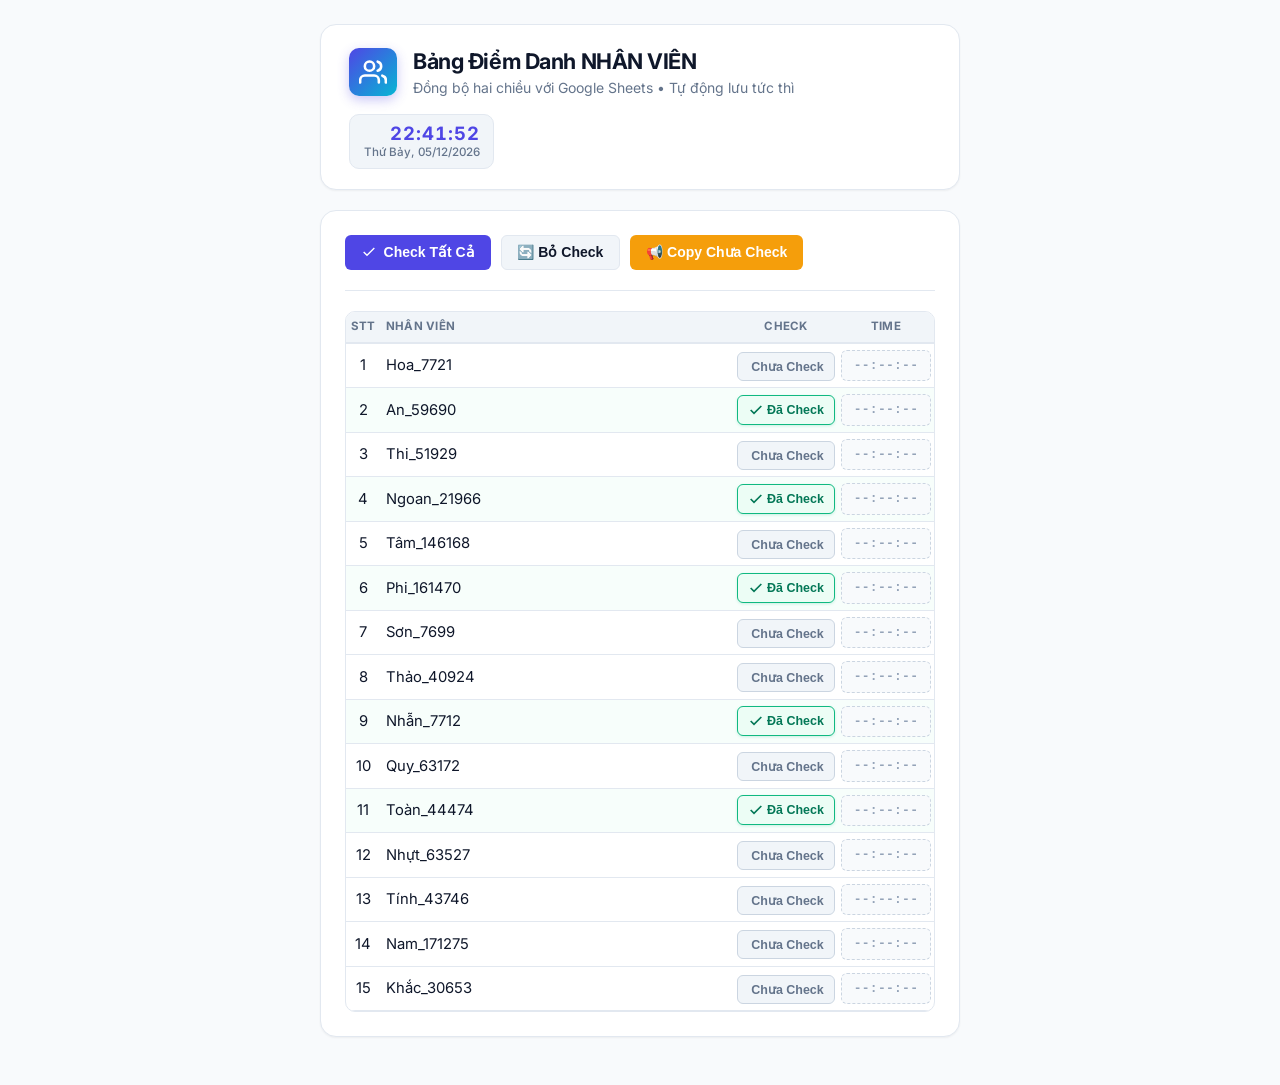
==== commit 7b986af7: "feat: add TIME column to employee attendance page (nhan-vien.html)" ====
--- a/nhan-vien.html
+++ b/nhan-vien.html
@@ -27,7 +27,7 @@
   <link rel="preconnect" href="https://fonts.gstatic.com">
   <link href="https://fonts.googleapis.com/css2?family=Inter:wght@400;500;600;700;800&display=swap" rel="stylesheet">
 
-  <link rel="stylesheet" href="style.css?v=20260913_time_nv_v1">
+  <link rel="stylesheet" href="style.css?v=20260912_nhanvien_v1">
 </head>
 <body>
   <div class="app-container">
@@ -231,7 +231,7 @@
     <div class="toast-container" id="toast-container"></div>
   </div>
 
-  <script src="sheet-config.js?v=20260913_time_nv_v1"></script>
-  <script src="nhanvien.js?v=20260913_time_nv_v1"></script>
+  <script src="sheet-config.js?v=20260913_time_v1"></script>
+  <script src="nhanvien.js?v=20260913_time_v1"></script>
 </body>
 </html>
